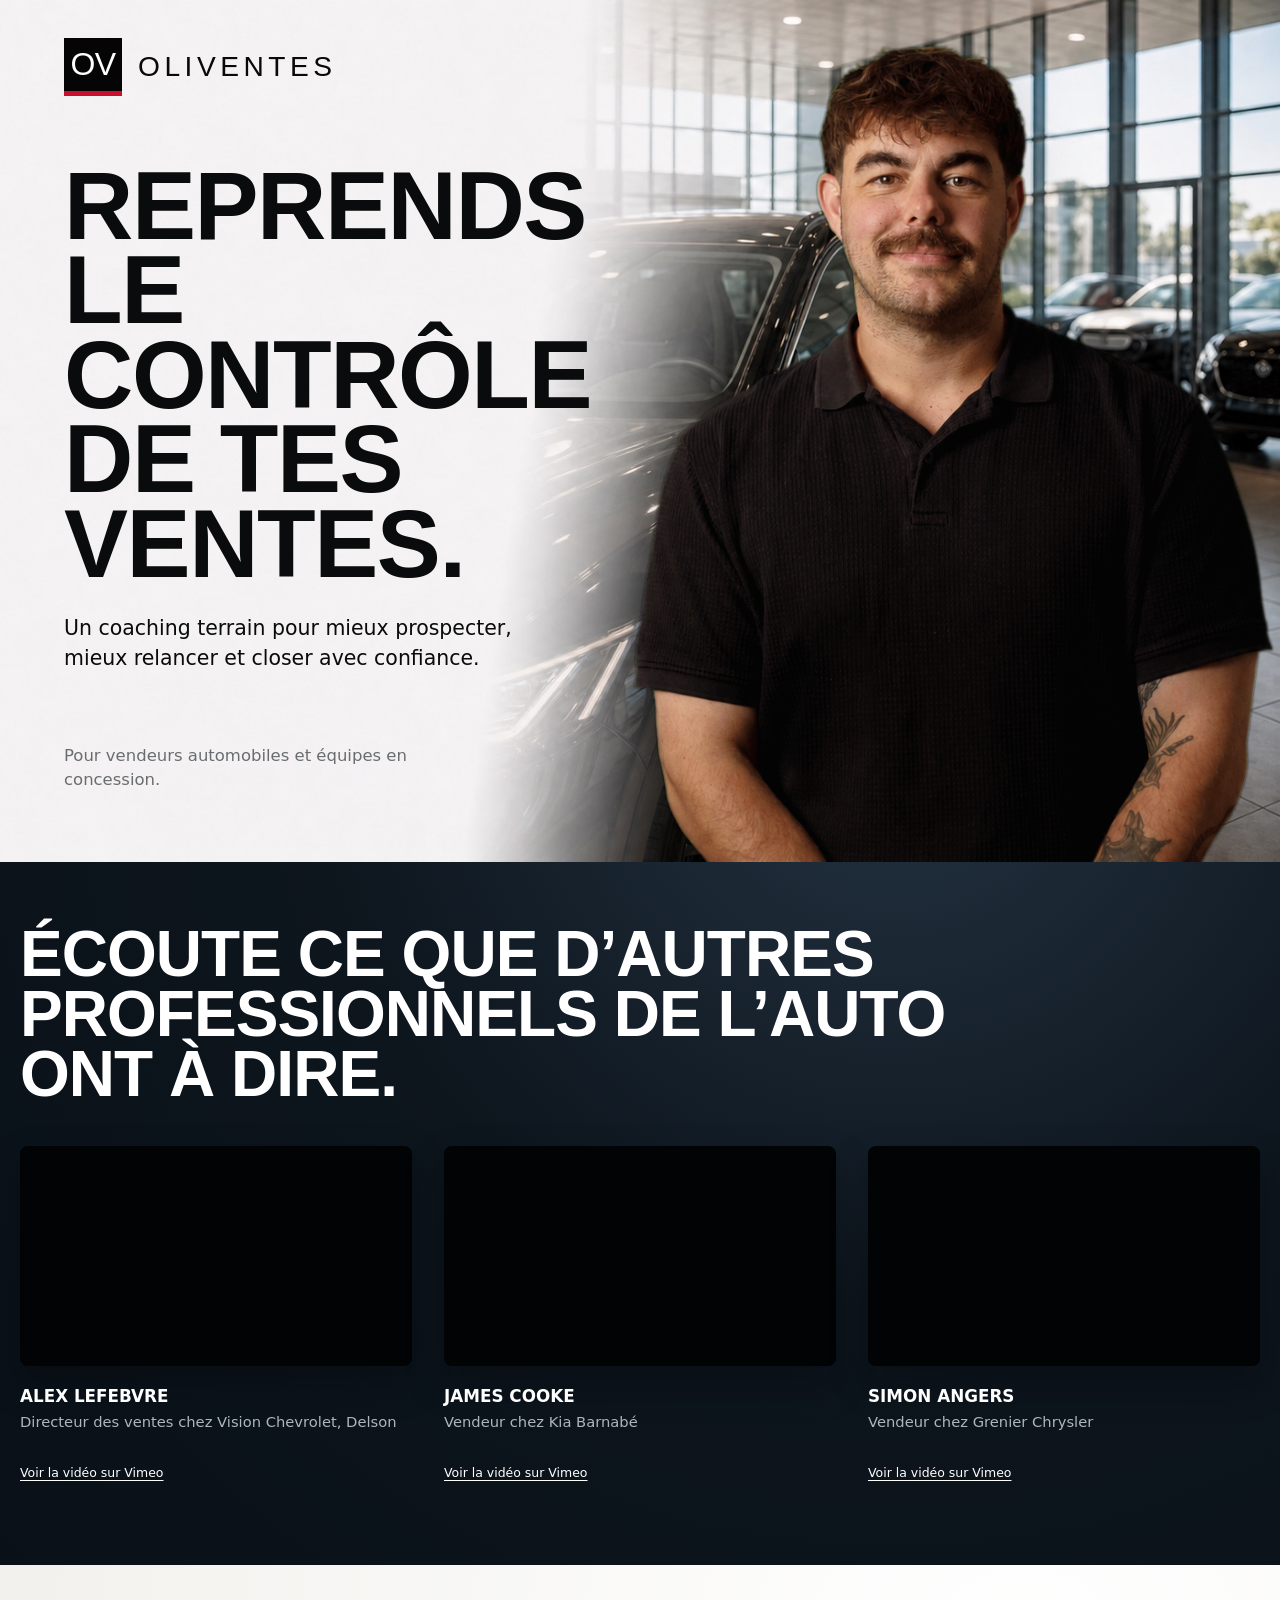
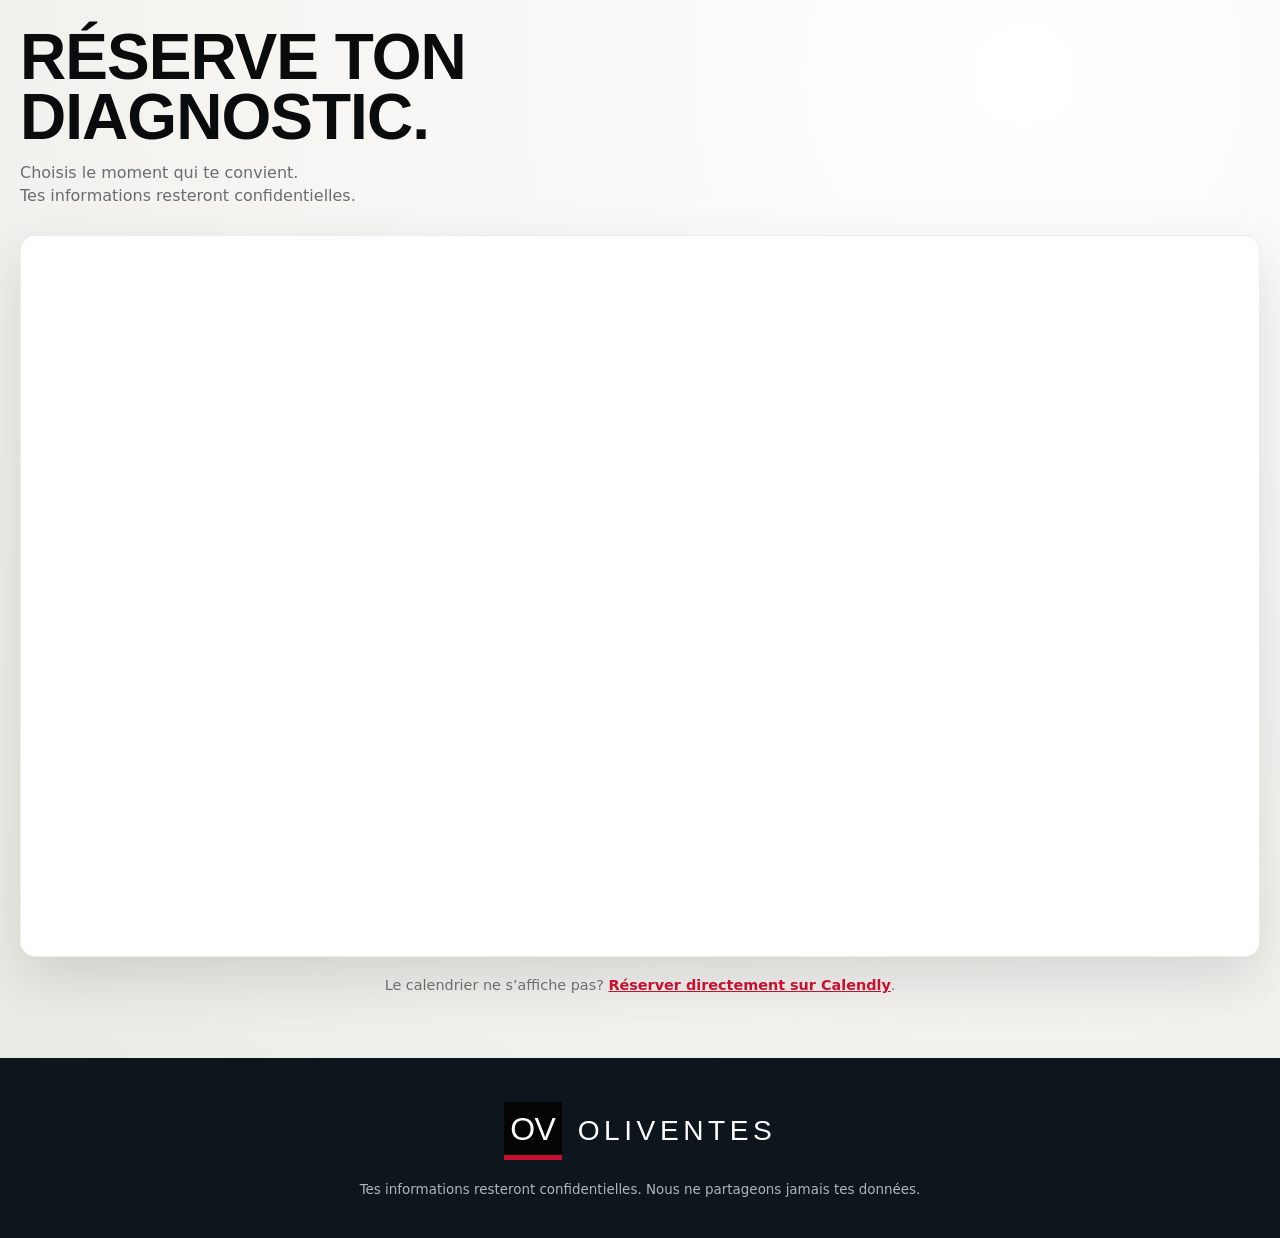
==== diagnostic/index.html @ a7713f10 "Nudge diagnostic portrait left" ====
<!doctype html>
<html lang="fr-CA">
  <head>
    <meta charset="utf-8">
    <meta name="viewport" content="width=device-width, initial-scale=1">
    <title>Diagnostic gratuit | Oliventes</title>
    <meta name="description" content="Écoute les résultats obtenus par des professionnels de l’automobile et réserve ton diagnostic gratuit avec Oliventes.">
    <meta name="robots" content="noindex, follow">
    <meta name="theme-color" content="#0d151d">
    <link rel="canonical" href="https://oliventes.com/diagnostic/">
    <link rel="preconnect" href="https://player.vimeo.com">
    <link rel="preconnect" href="https://assets.calendly.com">
    <link rel="preload" href="assets/hero-background-v3.jpg" as="image">
    <link rel="preload" href="assets/olivier-cutout-soft.png?v=4" as="image">
    <link rel="stylesheet" href="styles.css?v=7">
    <script>
      !function(f,b,e,v,n,t,s){if(f.fbq)return;n=f.fbq=function(){n.callMethod?
      n.callMethod.apply(n,arguments):n.queue.push(arguments)};if(!f._fbq)f._fbq=n;
      n.push=n;n.loaded=!0;n.version='2.0';n.queue=[];t=b.createElement(e);t.async=!0;
      t.src=v;s=b.getElementsByTagName(e)[0];s.parentNode.insertBefore(t,s)}
      (window,document,'script','https://connect.facebook.net/en_US/fbevents.js');
      fbq('init','2800323247006526');fbq('track','PageView');
    </script>
  </head>
  <body>
    <noscript><img class="pixel" height="1" width="1" src="https://www.facebook.com/tr?id=2800323247006526&ev=PageView&noscript=1" alt=""></noscript>

    <main>
      <section class="hero" aria-labelledby="hero-title">
        <div class="hero-inner">
          <a class="brand" href="https://oliventes.com/" aria-label="Oliventes — accueil">
            <span class="brand-mark" aria-hidden="true">OV</span>
            <span>Oliventes</span>
          </a>
          <div class="hero-copy">
            <h1 id="hero-title">Reprends le contrôle de tes ventes.</h1>
            <p>Un coaching terrain pour mieux prospecter, mieux relancer et closer avec confiance.</p>
            <span class="audience">Pour vendeurs automobiles et équipes en concession.</span>
          </div>
          <img class="hero-person" src="assets/olivier-cutout-soft.png?v=4" width="1023" height="1537" alt="Olivier, coach de vente automobile chez Oliventes" fetchpriority="high">
        </div>
      </section>

      <section class="testimonials" id="temoignages" aria-labelledby="testimonials-title">
        <div class="section-inner">
          <h2 id="testimonials-title">Écoute ce que d’autres professionnels de l’auto ont à dire.</h2>
          <div class="video-grid">
            <article class="video-card">
              <div class="video-frame">
                <iframe src="https://player.vimeo.com/video/1215289584?h=de3c8bec05&amp;title=0&amp;byline=0&amp;portrait=0&amp;dnt=1" title="Témoignage d’Alex Lefebvre" loading="lazy" allow="autoplay; fullscreen; picture-in-picture; clipboard-write; encrypted-media; web-share" referrerpolicy="strict-origin-when-cross-origin" allowfullscreen></iframe>
              </div>
              <h3>Alex Lefebvre</h3>
              <p>Directeur des ventes chez Vision Chevrolet, Delson</p>
              <a href="https://vimeo.com/1215289584/de3c8bec05" target="_blank" rel="noopener">Voir la vidéo sur Vimeo</a>
            </article>
            <article class="video-card">
              <div class="video-frame">
                <iframe src="https://player.vimeo.com/video/1215289582?h=80da5f3c6f&amp;title=0&amp;byline=0&amp;portrait=0&amp;dnt=1" title="Témoignage de James Cooke" loading="lazy" allow="autoplay; fullscreen; picture-in-picture; clipboard-write; encrypted-media; web-share" referrerpolicy="strict-origin-when-cross-origin" allowfullscreen></iframe>
              </div>
              <h3>James Cooke</h3>
              <p>Vendeur chez Kia Barnabé</p>
              <a href="https://vimeo.com/1215289582/80da5f3c6f" target="_blank" rel="noopener">Voir la vidéo sur Vimeo</a>
            </article>
            <article class="video-card">
              <div class="video-frame">
                <iframe src="https://player.vimeo.com/video/1215289583?h=69793247be&amp;title=0&amp;byline=0&amp;portrait=0&amp;dnt=1" title="Témoignage de Simon Angers" loading="lazy" allow="autoplay; fullscreen; picture-in-picture; clipboard-write; encrypted-media; web-share" referrerpolicy="strict-origin-when-cross-origin" allowfullscreen></iframe>
              </div>
              <h3>Simon Angers</h3>
              <p>Vendeur chez Grenier Chrysler</p>
              <a href="https://vimeo.com/1215289583/69793247be" target="_blank" rel="noopener">Voir la vidéo sur Vimeo</a>
            </article>
          </div>
        </div>
      </section>

      <section class="booking" id="reservation" aria-labelledby="booking-title">
        <div class="section-inner">
          <h2 id="booking-title">Réserve ton diagnostic.</h2>
          <p class="booking-copy">Choisis le moment qui te convient.<br>Tes informations resteront confidentielles.</p>
          <div class="calendly-shell">
            <div class="calendly-inline-widget" data-url="https://calendly.com/d/ds6d-3gf-dr8?hide_gdpr_banner=1&amp;background_color=ffffff&amp;text_color=121416&amp;primary_color=c8102e" title="Réserver un diagnostic gratuit avec Oliventes"></div>
          </div>
          <p class="booking-fallback">Le calendrier ne s’affiche pas? <a id="calendly-fallback" href="https://calendly.com/d/ds6d-3gf-dr8" target="_blank" rel="noopener">Réserver directement sur Calendly</a>.</p>
        </div>
      </section>
    </main>

    <footer>
      <a class="brand footer-brand" href="https://oliventes.com/" aria-label="Oliventes — accueil">
        <span class="brand-mark" aria-hidden="true">OV</span>
        <span>Oliventes</span>
      </a>
      <p>Tes informations resteront confidentielles. Nous ne partageons jamais tes données.</p>
    </footer>

    <script src="script.js"></script>
    <script src="https://assets.calendly.com/assets/external/widget.js" async></script>
  </body>
</html>
---- diagnostic/styles.css ----
:root {
  --red: #c8102e;
  --ink: #0a0b0c;
  --dark: #0d151d;
  --paper: #f5f4f1;
  --muted: #6a6d70;
  --max: 1260px;
}

* { box-sizing: border-box; }
html { scroll-behavior: smooth; }
body { margin: 0; color: var(--ink); background: var(--paper); font-family: Inter, ui-sans-serif, system-ui, -apple-system, BlinkMacSystemFont, "Segoe UI", sans-serif; line-height: 1.45; }
a { color: inherit; }
.pixel { display: none; }
.section-inner { width: min(var(--max), calc(100% - 40px)); margin-inline: auto; }

.hero { min-height: 760px; overflow: hidden; background: #f8f7f4 url("assets/hero-background-v3.jpg") right center / auto 100% no-repeat; }
.hero-inner { position: relative; width: min(1450px, 100%); min-height: 760px; margin: auto; padding: 38px clamp(24px, 5vw, 74px) 70px; isolation: isolate; }
.brand { position: relative; z-index: 3; display: inline-flex; align-items: center; gap: 16px; color: #090909; text-decoration: none; font-family: Impact, Haettenschweiler, "Arial Narrow Bold", sans-serif; font-size: clamp(1.45rem, 2.2vw, 2.25rem); letter-spacing: .16em; text-transform: uppercase; }
.brand-mark { position: relative; display: grid; width: 58px; aspect-ratio: 1; place-items: center; color: #fff; background: #050505; border-bottom: 5px solid var(--red); font-family: Impact, Haettenschweiler, "Arial Narrow Bold", sans-serif; font-size: 2rem; letter-spacing: -.02em; }
.hero-copy { position: relative; z-index: 2; width: min(610px, 51%); padding-top: 68px; }
h1, h2 { margin: 0; font-family: Impact, Haettenschweiler, "Arial Narrow Bold", sans-serif; font-weight: 900; letter-spacing: -.015em; text-transform: uppercase; }
h1 { max-width: 600px; font-size: clamp(4rem, 7.5vw, 7.4rem); line-height: .88; }
.hero-copy > p { max-width: 480px; margin: 28px 0 0; font-size: clamp(1.1rem, 1.6vw, 1.45rem); }
.audience { display: block; max-width: 390px; margin-top: 70px; color: var(--muted); font-size: 1.03rem; }
.hero-person { position: absolute; z-index: 1; top: -23%; right: -7%; width: auto; height: 150%; filter: saturate(.93) contrast(.98) drop-shadow(0 20px 30px rgba(0,0,0,.16)); }

.testimonials { padding: 62px 0 82px; color: #fff; background: radial-gradient(circle at 70% -20%, #243342 0%, var(--dark) 48%, #091018 100%); }
h2 { font-size: clamp(2.8rem, 5vw, 5.1rem); line-height: .94; }
.testimonials h2 { max-width: 1040px; }
.video-grid { display: grid; grid-template-columns: repeat(3, 1fr); gap: clamp(18px, 2.5vw, 34px); margin-top: 42px; }
.video-card { min-width: 0; }
.video-frame { overflow: hidden; aspect-ratio: 16 / 9; border-radius: 8px; background: #020305; box-shadow: 0 18px 38px rgba(0,0,0,.26); }
.video-frame iframe { display: block; width: 100%; height: 100%; border: 0; }
.video-card h3 { margin: 18px 0 2px; font-size: 1.05rem; text-transform: uppercase; }
.video-card p { min-height: 2.9em; margin: 0; color: #aeb6bd; font-size: .92rem; }
.video-card > a { display: inline-block; margin-top: 10px; color: #fff; font-size: .78rem; text-underline-offset: 3px; }

.booking { padding: 62px 0; background: radial-gradient(circle at 80% 10%, #fff 0%, var(--paper) 58%, #eceae5 100%); }
.booking h2 { max-width: 850px; }
.booking-copy { margin: 14px 0 28px; color: var(--muted); font-size: 1rem; }
.calendly-shell { min-height: 720px; overflow: hidden; border: 1px solid rgba(0,0,0,.07); border-radius: 15px; background: #fff; box-shadow: 0 22px 58px rgba(0,0,0,.13); }
.calendly-inline-widget { min-width: 320px; height: 720px; }
.booking-fallback { margin: 18px 0 0; text-align: center; color: var(--muted); font-size: .9rem; }
.booking-fallback a { color: var(--red); font-weight: 800; }

footer { display: grid; justify-items: center; gap: 20px; padding: 44px 20px 38px; color: #fff; text-align: center; background: var(--dark); }
.footer-brand { color: #fff; }
footer p { margin: 0; color: #aeb6bd; font-size: .84rem; }

@media (max-width: 900px) {
  .hero { min-height: 690px; background-position: right center; background-size: auto 100%; }
  .hero-inner { min-height: 690px; }
  .hero-copy { width: 58%; padding-top: 64px; }
  .hero-person { top: -15%; right: -15%; height: 135%; }
  .video-grid { grid-template-columns: 1fr; gap: 42px; }
  .video-card p { min-height: 0; }
}

@media (max-width: 640px) {
  .section-inner { width: min(100% - 28px, var(--max)); }
  .hero { min-height: 760px; background-position: 68% center; background-size: auto 100%; }
  .hero-inner { min-height: 760px; padding: 22px 18px 0; }
  .hero-inner::before { content: ""; position: absolute; inset: 0; z-index: -1; background: linear-gradient(180deg, rgba(247,246,242,.98) 0%, rgba(247,246,242,.86) 40%, rgba(247,246,242,.15) 70%); }
  .brand { gap: 10px; font-size: 1.25rem; }
  .brand-mark { width: 45px; border-bottom-width: 4px; font-size: 1.55rem; }
  .hero-copy { width: 100%; padding-top: 46px; }
  h1 { max-width: 390px; font-size: clamp(3.65rem, 18vw, 5.2rem); }
  .hero-copy > p { max-width: 330px; margin-top: 20px; font-size: 1.02rem; }
  .audience { max-width: 290px; margin-top: 24px; font-size: .88rem; }
  .hero-person { top: 30%; right: -35%; height: 94%; opacity: .98; }
  .testimonials, .booking { padding-block: 58px; }
  h2 { font-size: clamp(2.65rem, 13vw, 4rem); }
  .video-grid { margin-top: 30px; }
  .calendly-shell { min-height: 760px; border-radius: 10px; }
  .calendly-inline-widget { height: 760px; }
}

@media (prefers-reduced-motion: reduce) { html { scroll-behavior: auto; } }
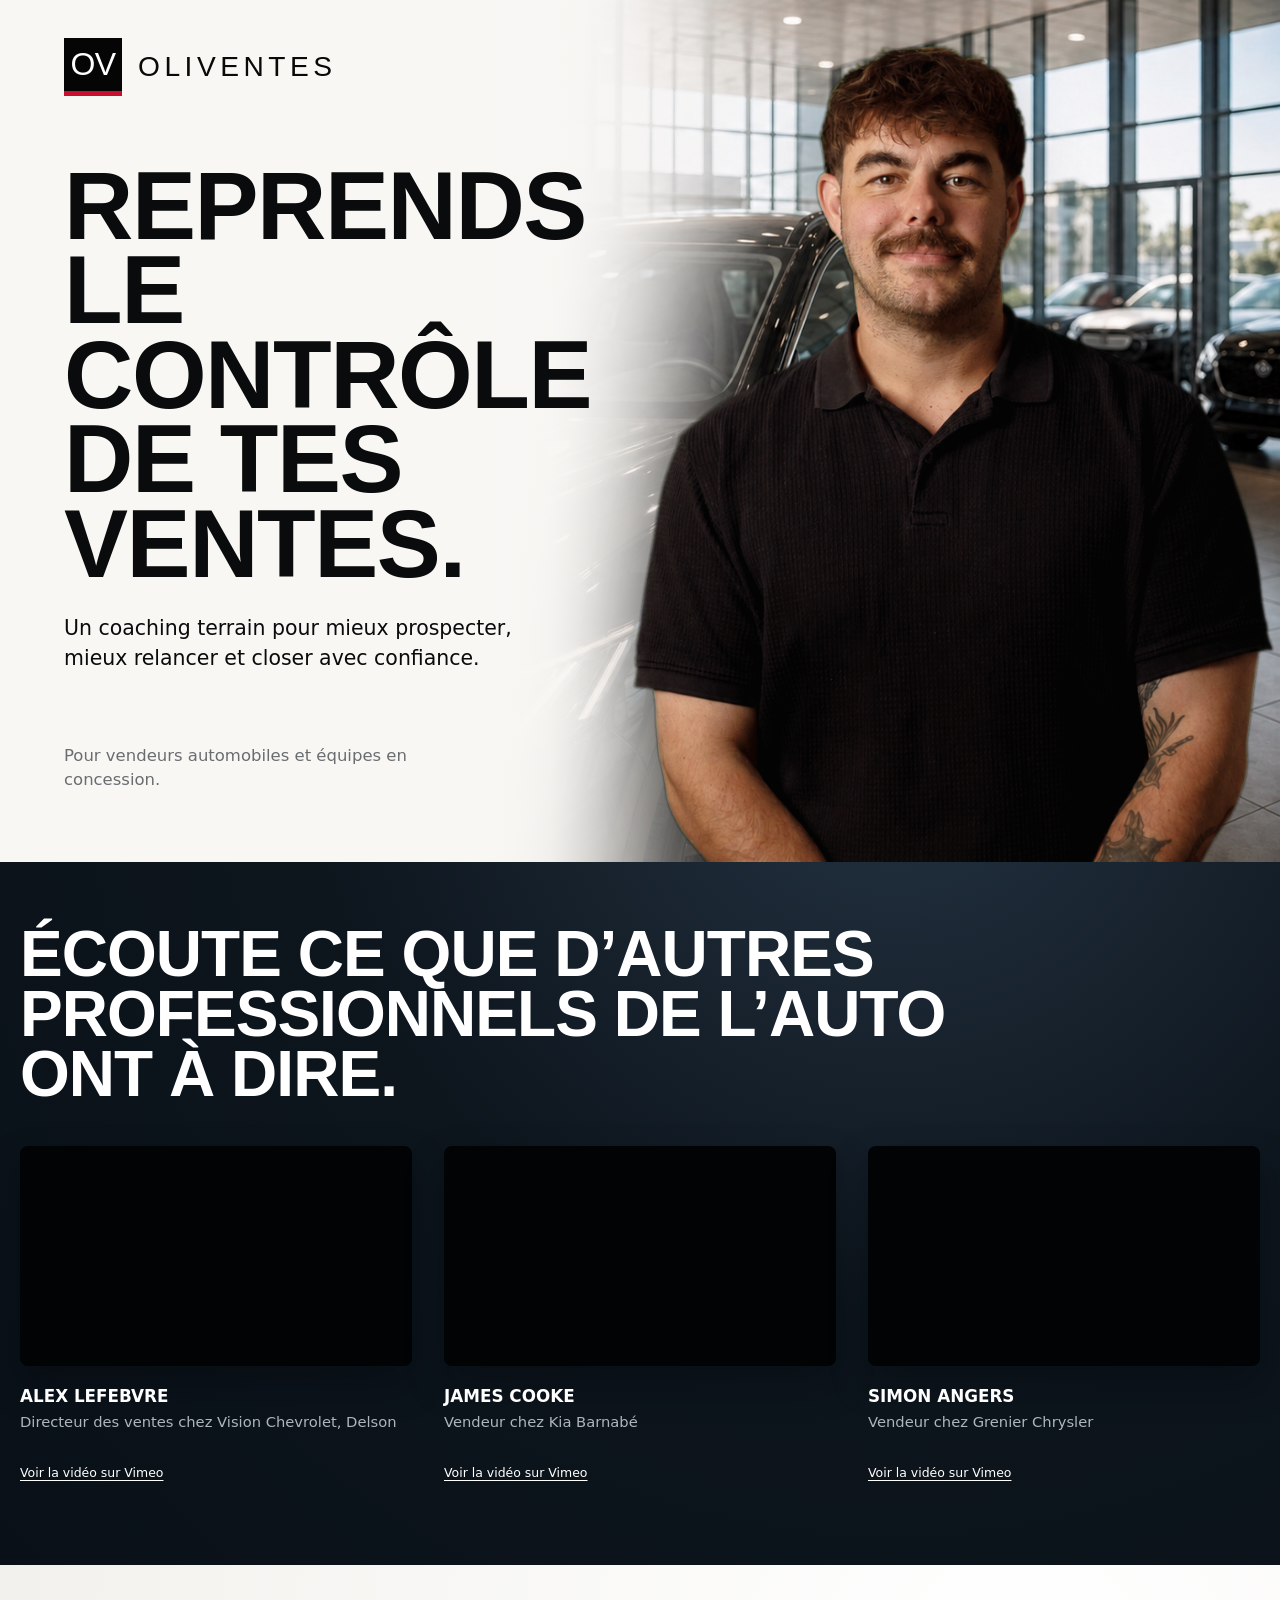
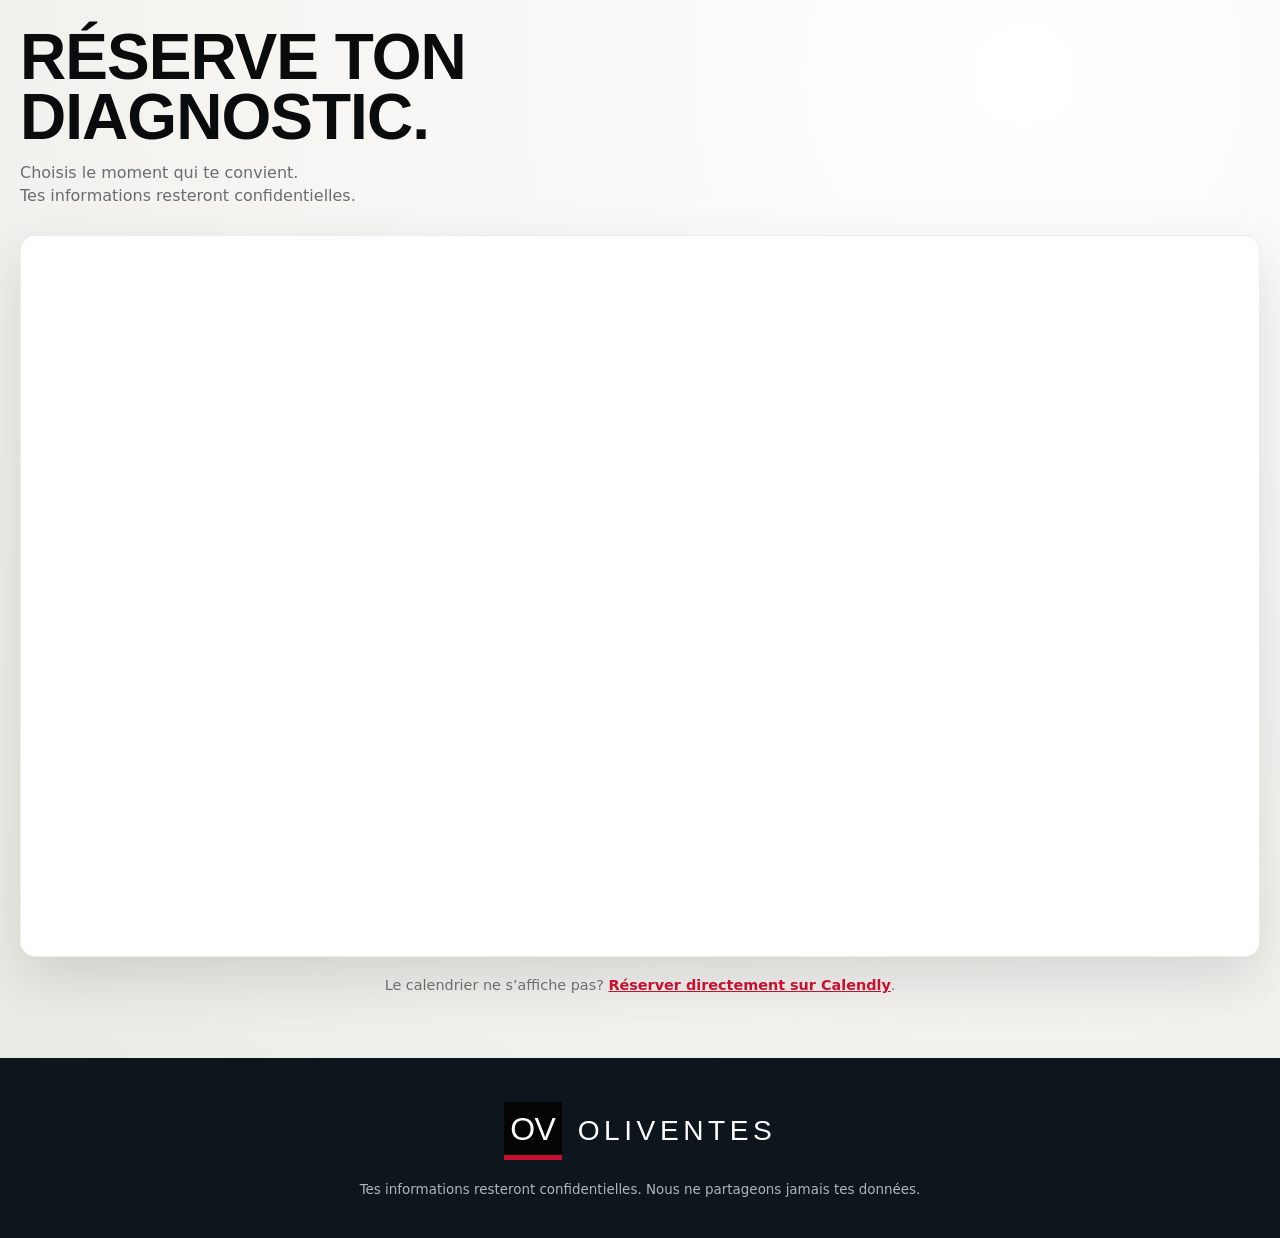
==== commit ac41ffb3: "Blend diagnostic hero background seam" ====
--- a/diagnostic/index.html
+++ b/diagnostic/index.html
@@ -12,7 +12,7 @@
     <link rel="preconnect" href="https://assets.calendly.com">
     <link rel="preload" href="assets/hero-background-v3.jpg" as="image">
     <link rel="preload" href="assets/olivier-cutout-soft.png?v=4" as="image">
-    <link rel="stylesheet" href="styles.css?v=7">
+    <link rel="stylesheet" href="styles.css?v=8">
     <script>
       !function(f,b,e,v,n,t,s){if(f.fbq)return;n=f.fbq=function(){n.callMethod?
       n.callMethod.apply(n,arguments):n.queue.push(arguments)};if(!f._fbq)f._fbq=n;
--- a/diagnostic/styles.css
+++ b/diagnostic/styles.css
@@ -14,8 +14,9 @@
 .pixel { display: none; }
 .section-inner { width: min(var(--max), calc(100% - 40px)); margin-inline: auto; }
 
-.hero { min-height: 760px; overflow: hidden; background: #f8f7f4 url("assets/hero-background-v3.jpg") right center / auto 100% no-repeat; }
-.hero-inner { position: relative; width: min(1450px, 100%); min-height: 760px; margin: auto; padding: 38px clamp(24px, 5vw, 74px) 70px; isolation: isolate; }
+.hero { position: relative; min-height: 760px; overflow: hidden; background: #f8f7f4 url("assets/hero-background-v3.jpg") right center / auto 100% no-repeat; }
+.hero::before { content: ""; position: absolute; inset: 0; z-index: 0; pointer-events: none; background: linear-gradient(90deg, #f8f7f4 0 38%, rgba(248,247,244,.92) 43%, rgba(248,247,244,.48) 51%, rgba(248,247,244,0) 60%); }
+.hero-inner { position: relative; z-index: 1; width: min(1450px, 100%); min-height: 760px; margin: auto; padding: 38px clamp(24px, 5vw, 74px) 70px; isolation: isolate; }
 .brand { position: relative; z-index: 3; display: inline-flex; align-items: center; gap: 16px; color: #090909; text-decoration: none; font-family: Impact, Haettenschweiler, "Arial Narrow Bold", sans-serif; font-size: clamp(1.45rem, 2.2vw, 2.25rem); letter-spacing: .16em; text-transform: uppercase; }
 .brand-mark { position: relative; display: grid; width: 58px; aspect-ratio: 1; place-items: center; color: #fff; background: #050505; border-bottom: 5px solid var(--red); font-family: Impact, Haettenschweiler, "Arial Narrow Bold", sans-serif; font-size: 2rem; letter-spacing: -.02em; }
 .hero-copy { position: relative; z-index: 2; width: min(610px, 51%); padding-top: 68px; }
@@ -60,6 +61,7 @@
 @media (max-width: 640px) {
   .section-inner { width: min(100% - 28px, var(--max)); }
   .hero { min-height: 760px; background-position: 68% center; background-size: auto 100%; }
+  .hero::before { background: linear-gradient(90deg, #f8f7f4 0 52%, rgba(248,247,244,.92) 58%, rgba(248,247,244,.46) 66%, rgba(248,247,244,0) 75%); }
   .hero-inner { min-height: 760px; padding: 22px 18px 0; }
   .hero-inner::before { content: ""; position: absolute; inset: 0; z-index: -1; background: linear-gradient(180deg, rgba(247,246,242,.98) 0%, rgba(247,246,242,.86) 40%, rgba(247,246,242,.15) 70%); }
   .brand { gap: 10px; font-size: 1.25rem; }
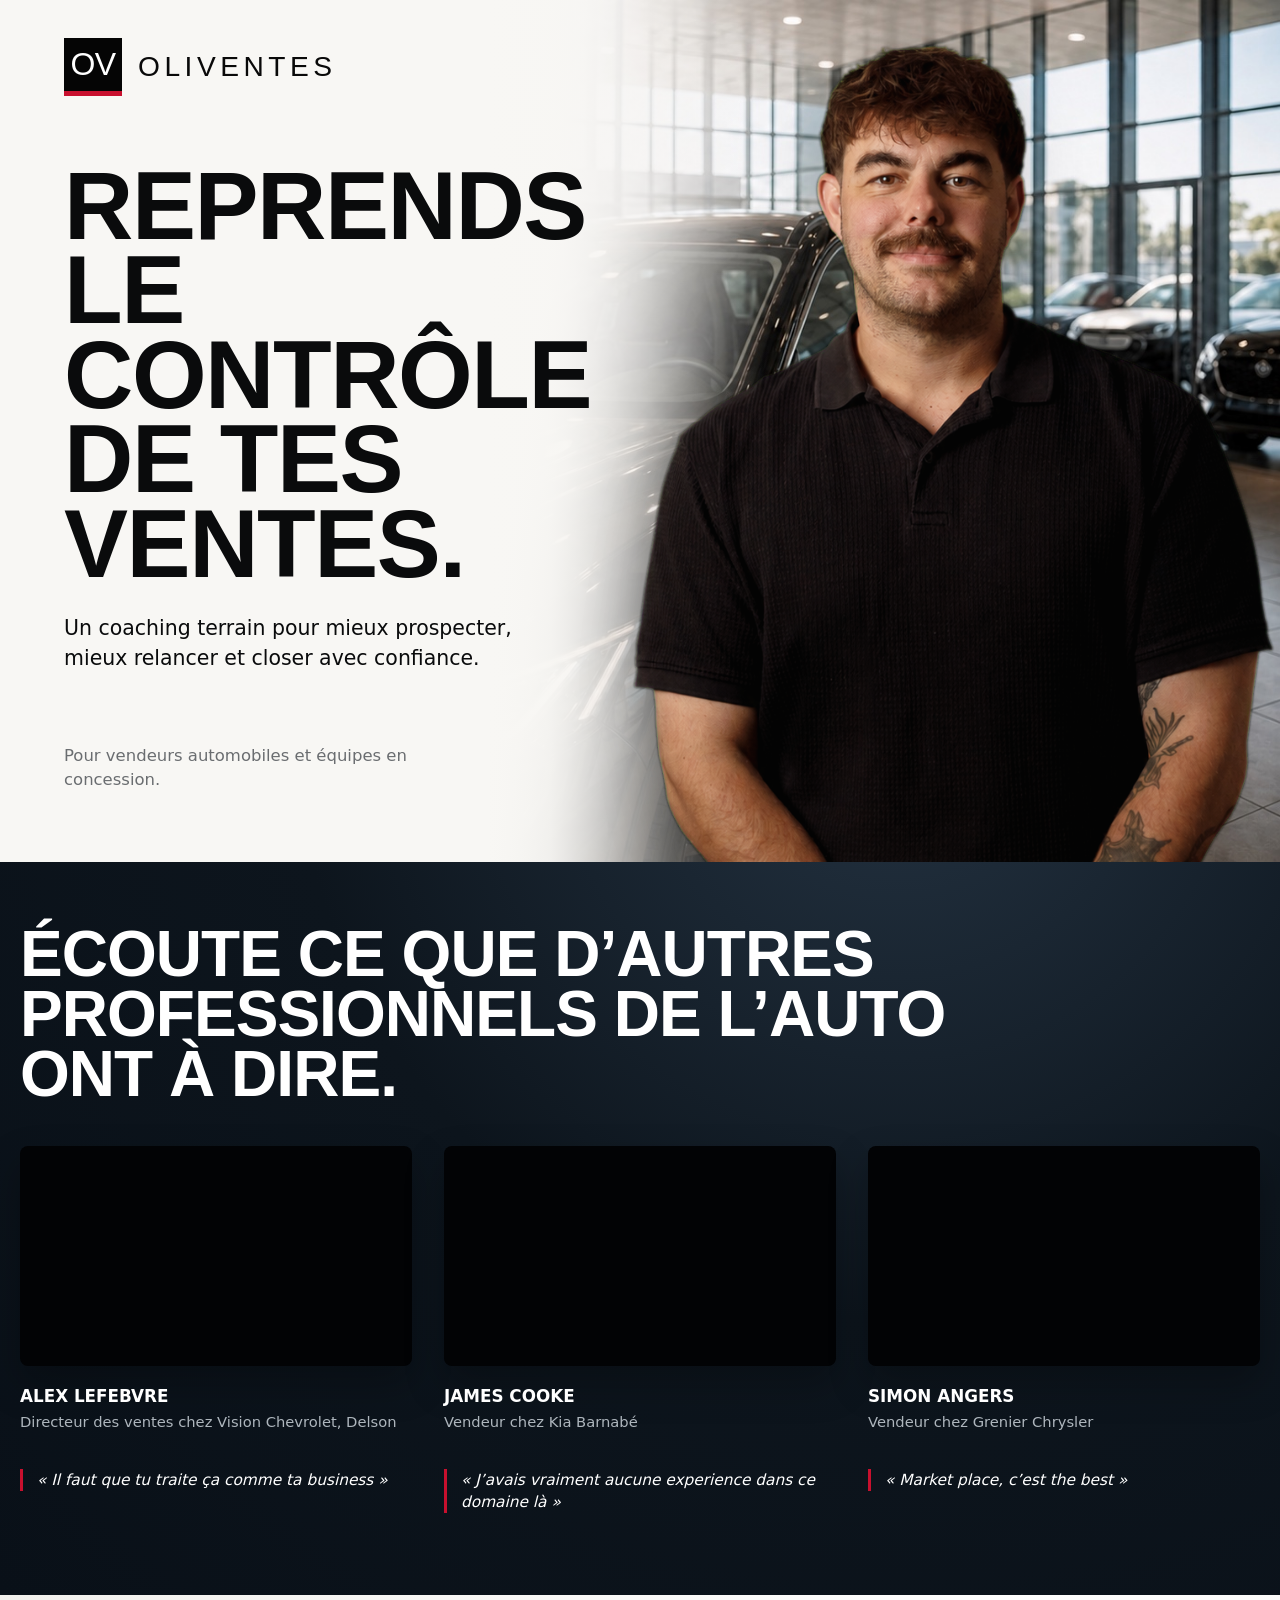
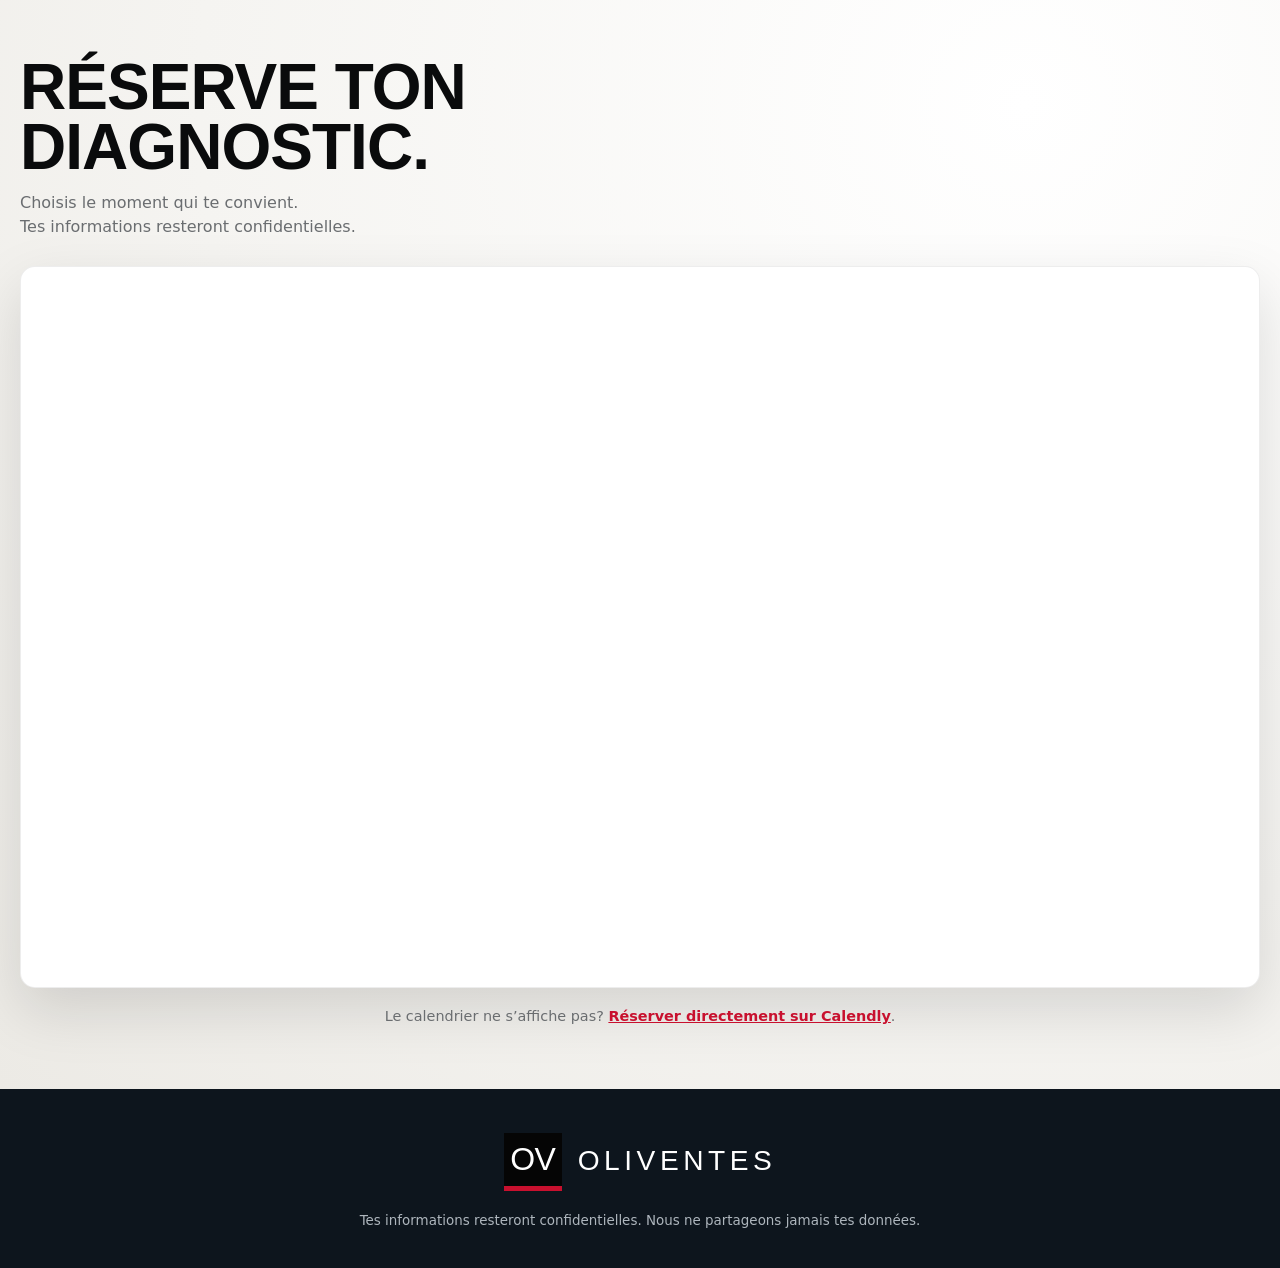
==== commit ee6a0810: "Replace Vimeo links with testimonials" ====
--- a/diagnostic/index.html
+++ b/diagnostic/index.html
@@ -12,7 +12,7 @@
     <link rel="preconnect" href="https://assets.calendly.com">
     <link rel="preload" href="assets/hero-background-v3.jpg" as="image">
     <link rel="preload" href="assets/olivier-cutout-soft.png?v=4" as="image">
-    <link rel="stylesheet" href="styles.css?v=8">
+    <link rel="stylesheet" href="styles.css?v=9">
     <script>
       !function(f,b,e,v,n,t,s){if(f.fbq)return;n=f.fbq=function(){n.callMethod?
       n.callMethod.apply(n,arguments):n.queue.push(arguments)};if(!f._fbq)f._fbq=n;
@@ -51,7 +51,7 @@
               </div>
               <h3>Alex Lefebvre</h3>
               <p>Directeur des ventes chez Vision Chevrolet, Delson</p>
-              <a href="https://vimeo.com/1215289584/de3c8bec05" target="_blank" rel="noopener">Voir la vidéo sur Vimeo</a>
+              <blockquote>« Il faut que tu traite ça comme ta business »</blockquote>
             </article>
             <article class="video-card">
               <div class="video-frame">
@@ -59,7 +59,7 @@
               </div>
               <h3>James Cooke</h3>
               <p>Vendeur chez Kia Barnabé</p>
-              <a href="https://vimeo.com/1215289582/80da5f3c6f" target="_blank" rel="noopener">Voir la vidéo sur Vimeo</a>
+              <blockquote>« J’avais vraiment aucune experience dans ce domaine là »</blockquote>
             </article>
             <article class="video-card">
               <div class="video-frame">
@@ -67,7 +67,7 @@
               </div>
               <h3>Simon Angers</h3>
               <p>Vendeur chez Grenier Chrysler</p>
-              <a href="https://vimeo.com/1215289583/69793247be" target="_blank" rel="noopener">Voir la vidéo sur Vimeo</a>
+              <blockquote>« Market place, c’est the best »</blockquote>
             </article>
           </div>
         </div>
--- a/diagnostic/styles.css
+++ b/diagnostic/styles.css
@@ -35,7 +35,7 @@
 .video-frame iframe { display: block; width: 100%; height: 100%; border: 0; }
 .video-card h3 { margin: 18px 0 2px; font-size: 1.05rem; text-transform: uppercase; }
 .video-card p { min-height: 2.9em; margin: 0; color: #aeb6bd; font-size: .92rem; }
-.video-card > a { display: inline-block; margin-top: 10px; color: #fff; font-size: .78rem; text-underline-offset: 3px; }
+.video-card blockquote { margin: 15px 0 0; padding-left: 14px; border-left: 3px solid var(--red); color: #fff; font-size: .96rem; font-style: italic; line-height: 1.45; }
 
 .booking { padding: 62px 0; background: radial-gradient(circle at 80% 10%, #fff 0%, var(--paper) 58%, #eceae5 100%); }
 .booking h2 { max-width: 850px; }
